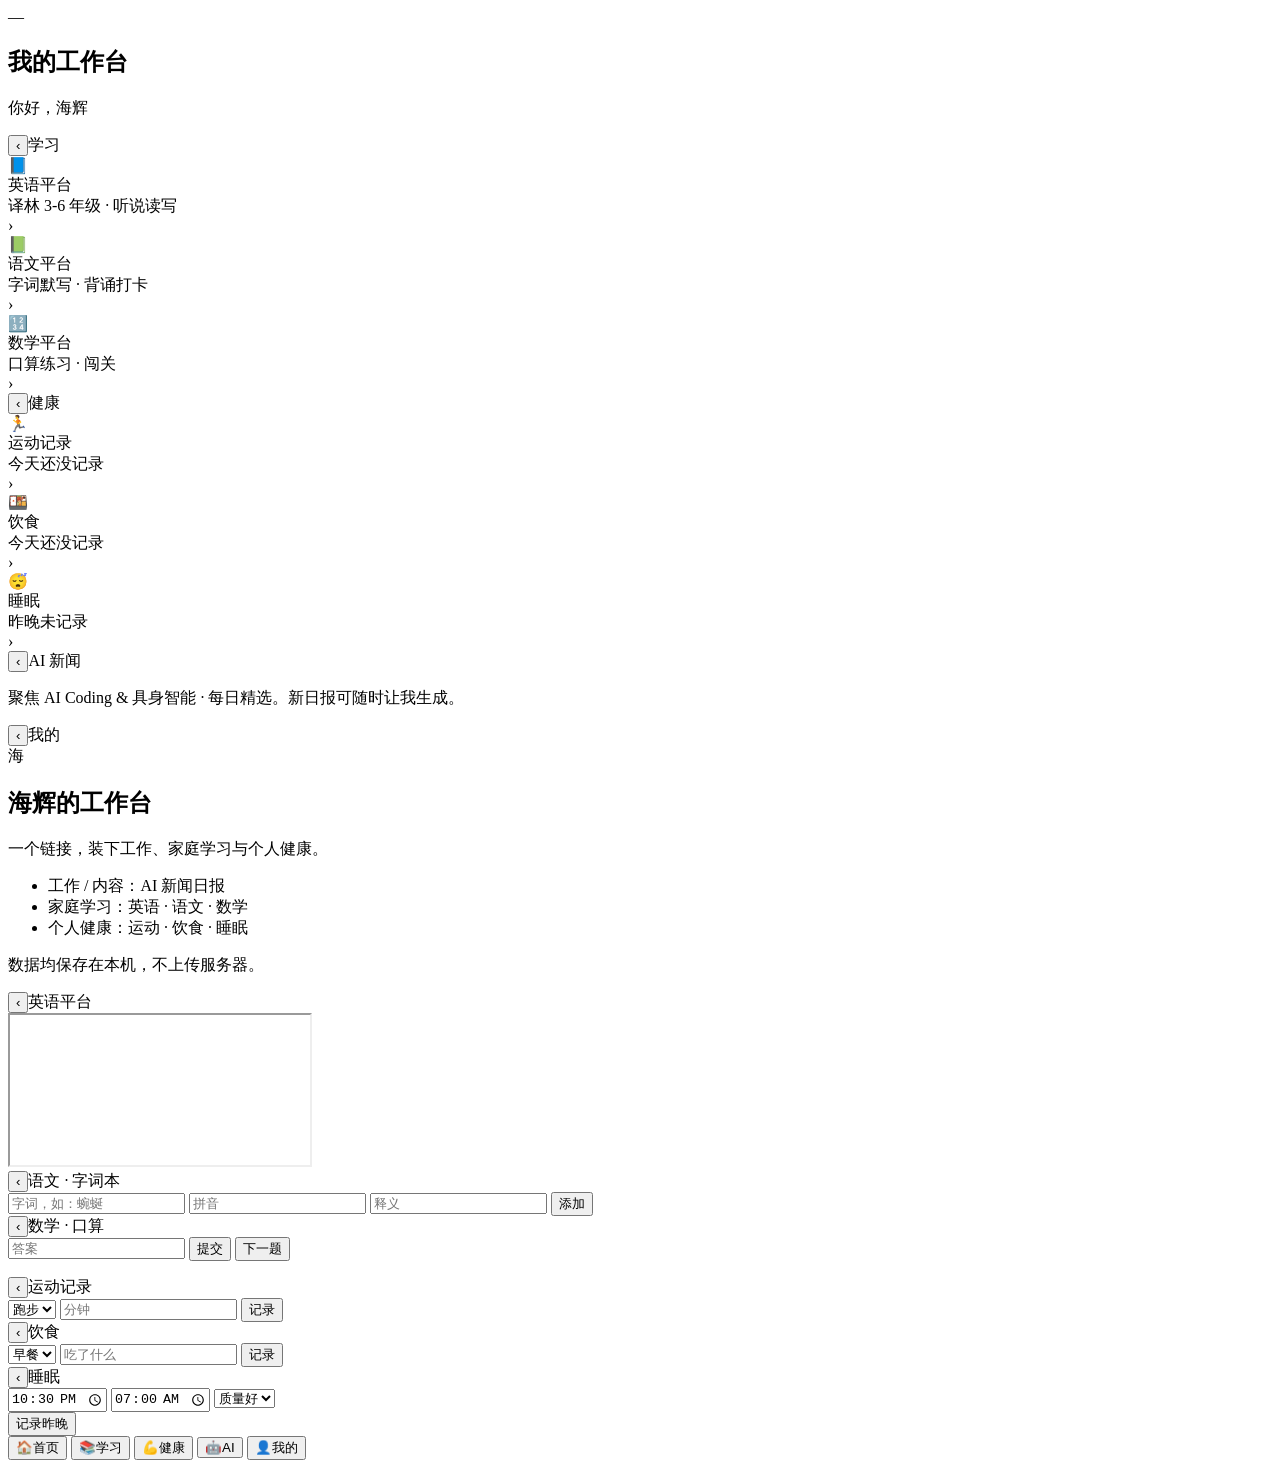
==== index.html @ 8f1d8030 "deploy index.html" ====
<!DOCTYPE html>
<html lang="zh-CN">
<head>
<meta charset="UTF-8">
<meta name="viewport" content="width=device-width, initial-scale=1.0, viewport-fit=cover">
<title>我的工作台</title>
<link rel="manifest" href="manifest.webmanifest">
<link rel="apple-touch-icon" href="icon-192.png">
<link rel="stylesheet" href="assets/style.css">
</head>
<body>
<div id="app">

  <!-- 首页 -->
  <section class="page active" id="page-home">
    <div class="hero">
      <div class="hero-date" id="heroDate">—</div>
      <h1 class="hero-title">我的工作台</h1>
      <p class="hero-sub" id="heroHello">你好，海辉</p>
    </div>
    <div class="zone-grid" id="zoneGrid"></div>
  </section>

  <!-- 学习 -->
  <section class="page" id="page-learn">
    <div class="topbar"><button class="back" data-go="page-home">‹</button><span>学习</span></div>
    <div class="card-list">
      <div class="module-card" data-accent="green" data-go="page-english"><span class="mc-ico">📘</span><div><div class="mc-title">英语平台</div><div class="mc-sub">译林 3-6 年级 · 听说读写</div></div><span class="mc-arrow">›</span></div>
      <div class="module-card" data-accent="blue" data-go="page-chinese"><span class="mc-ico">📗</span><div><div class="mc-title">语文平台</div><div class="mc-sub">字词默写 · 背诵打卡</div></div><span class="mc-arrow">›</span></div>
      <div class="module-card" data-accent="amber" data-go="page-math"><span class="mc-ico">🔢</span><div><div class="mc-title">数学平台</div><div class="mc-sub">口算练习 · 闯关</div></div><span class="mc-arrow">›</span></div>
    </div>
  </section>

  <!-- 健康 -->
  <section class="page" id="page-health">
    <div class="topbar"><button class="back" data-go="page-home">‹</button><span>健康</span></div>
    <div class="card-list">
      <div class="module-card" data-accent="teal" data-go="page-exercise"><span class="mc-ico">🏃</span><div><div class="mc-title">运动记录</div><div class="mc-sub" id="exSummary">今天还没记录</div></div><span class="mc-arrow">›</span></div>
      <div class="module-card" data-accent="coral" data-go="page-diet"><span class="mc-ico">🍱</span><div><div class="mc-title">饮食</div><div class="mc-sub" id="dietSummary">今天还没记录</div></div><span class="mc-arrow">›</span></div>
      <div class="module-card" data-accent="indigo" data-go="page-sleep"><span class="mc-ico">😴</span><div><div class="mc-title">睡眠</div><div class="mc-sub" id="sleepSummary">昨晚未记录</div></div><span class="mc-arrow">›</span></div>
    </div>
  </section>

  <!-- AI 新闻 -->
  <section class="page" id="page-ai">
    <div class="topbar"><button class="back" data-go="page-home">‹</button><span>AI 新闻</span></div>
    <div class="card-list" id="aiList"></div>
    <p class="hint">聚焦 AI Coding &amp; 具身智能 · 每日精选。新日报可随时让我生成。</p>
  </section>

  <!-- 我的 -->
  <section class="page" id="page-about">
    <div class="topbar"><button class="back" data-go="page-home">‹</button><span>我的</span></div>
    <div class="about">
      <div class="about-avatar">海</div>
      <h2>海辉的工作台</h2>
      <p class="muted">一个链接，装下工作、家庭学习与个人健康。</p>
      <ul class="about-list">
        <li>工作 / 内容：AI 新闻日报</li>
        <li>家庭学习：英语 · 语文 · 数学</li>
        <li>个人健康：运动 · 饮食 · 睡眠</li>
      </ul>
      <p class="muted small">数据均保存在本机，不上传服务器。</p>
    </div>
  </section>

  <!-- 英语（嵌入） -->
  <section class="page" id="page-english">
    <div class="topbar"><button class="back" data-go="page-learn">‹</button><span>英语平台</span></div>
    <iframe id="englishFrame" class="embed" src="https://guoguo2009.github.io/english-desk/" title="英语平台"></iframe>
  </section>

  <!-- 语文 -->
  <section class="page" id="page-chinese">
    <div class="topbar"><button class="back" data-go="page-learn">‹</button><span>语文 · 字词本</span></div>
    <div class="form-row">
      <input id="cnWord" placeholder="字词，如：蜿蜒">
      <input id="cnPy" placeholder="拼音">
      <input id="cnMean" placeholder="释义">
      <button class="btn-primary" id="cnAdd">添加</button>
    </div>
    <div class="card-list" id="cnList"></div>
  </section>

  <!-- 数学 -->
  <section class="page" id="page-math">
    <div class="topbar"><button class="back" data-go="page-learn">‹</button><span>数学 · 口算</span></div>
    <div class="quiz" id="quizBox"></div>
    <div class="form-row">
      <input id="mathAns" placeholder="答案" inputmode="numeric">
      <button class="btn-primary" id="mathCheck">提交</button>
      <button class="btn-ghost" id="mathNext">下一题</button>
    </div>
    <p class="hint" id="mathResult"></p>
  </section>

  <!-- 运动 -->
  <section class="page" id="page-exercise">
    <div class="topbar"><button class="back" data-go="page-health">‹</button><span>运动记录</span></div>
    <div class="form-row">
      <select id="exType"><option>跑步</option><option>步行</option><option>骑行</option><option>力量</option><option>球类</option><option>其他</option></select>
      <input id="exMin" type="number" placeholder="分钟" inputmode="numeric">
      <button class="btn-primary" id="exAdd">记录</button>
    </div>
    <div class="card-list" id="exList"></div>
  </section>

  <!-- 饮食 -->
  <section class="page" id="page-diet">
    <div class="topbar"><button class="back" data-go="page-health">‹</button><span>饮食</span></div>
    <div class="form-row">
      <select id="dietMeal"><option>早餐</option><option>午餐</option><option>晚餐</option><option>加餐</option></select>
      <input id="dietFood" placeholder="吃了什么">
      <button class="btn-primary" id="dietAdd">记录</button>
    </div>
    <div class="card-list" id="dietList"></div>
  </section>

  <!-- 睡眠 -->
  <section class="page" id="page-sleep">
    <div class="topbar"><button class="back" data-go="page-health">‹</button><span>睡眠</span></div>
    <div class="form-row">
      <input id="slBed" type="time" value="22:30">
      <input id="slWake" type="time" value="07:00">
      <select id="slQuality"><option value="5">质量好</option><option value="4">较好</option><option value="3">一般</option><option value="2">偏差</option><option value="1">很差</option></select>
    </div>
    <div class="form-row">
      <button class="btn-primary" id="slAdd">记录昨晚</button>
    </div>
    <div class="card-list" id="slList"></div>
  </section>

  <!-- 底部导航 -->
  <nav class="tabbar">
    <button class="tab active" data-go="page-home"><span>🏠</span>首页</button>
    <button class="tab" data-go="page-learn"><span>📚</span>学习</button>
    <button class="tab" data-go="page-health"><span>💪</span>健康</button>
    <button class="tab" data-go="page-ai"><span>🤖</span>AI</button>
    <button class="tab" data-go="page-about"><span>👤</span>我的</button>
  </nav>

  <div id="installBar" class="install-bar" hidden>
    <span>添加到主屏幕，随时打开</span>
    <button id="installBtn">安装</button>
    <button id="installClose">✕</button>
  </div>
</div>
<script src="assets/app.js"></script>
</body>
</html>
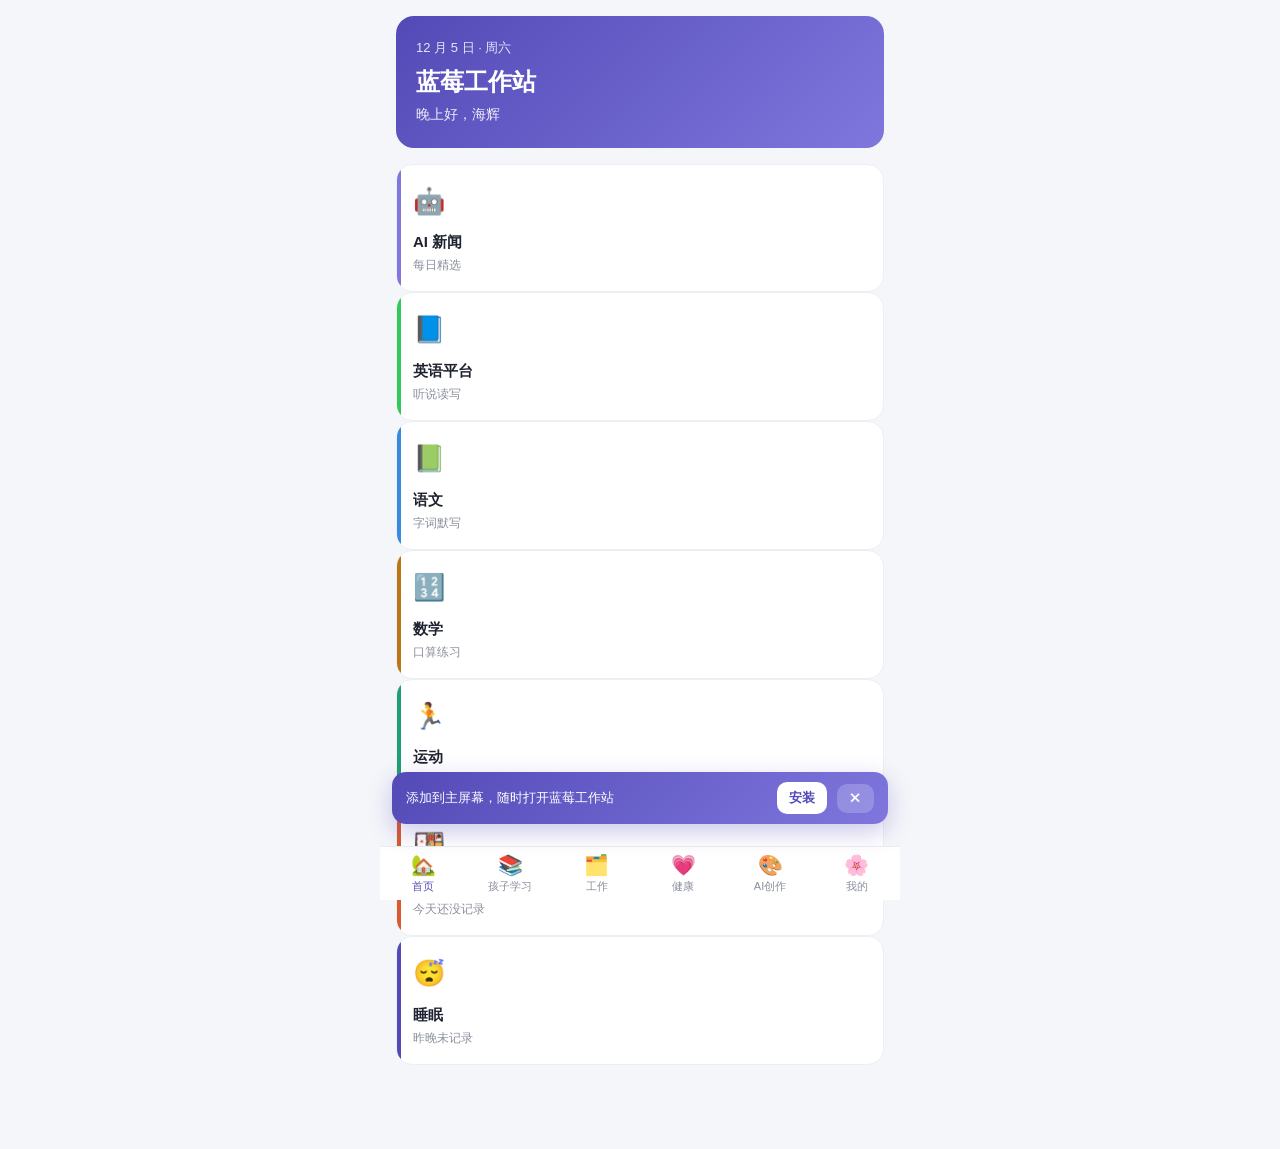
==== commit c106248b: "update index.html" ====
--- a/index.html
+++ b/index.html
@@ -3,7 +3,7 @@
 <head>
 <meta charset="UTF-8">
 <meta name="viewport" content="width=device-width, initial-scale=1.0, viewport-fit=cover">
-<title>我的工作台</title>
+<title>蓝莓工作站</title>
 <link rel="manifest" href="manifest.webmanifest">
 <link rel="apple-touch-icon" href="icon-192.png">
 <link rel="stylesheet" href="assets/style.css">
@@ -15,20 +15,30 @@
   <section class="page active" id="page-home">
     <div class="hero">
       <div class="hero-date" id="heroDate">—</div>
-      <h1 class="hero-title">我的工作台</h1>
+      <h1 class="hero-title">蓝莓工作站</h1>
       <p class="hero-sub" id="heroHello">你好，海辉</p>
     </div>
-    <div class="zone-grid" id="zoneGrid"></div>
+    <div class="zone-wrap" id="zoneGrid"></div>
   </section>
 
-  <!-- 学习 -->
+  <!-- 孩子学习 -->
   <section class="page" id="page-learn">
-    <div class="topbar"><button class="back" data-go="page-home">‹</button><span>学习</span></div>
+    <div class="topbar"><button class="back" data-go="page-home">‹</button><span>孩子学习</span></div>
     <div class="card-list">
       <div class="module-card" data-accent="green" data-go="page-english"><span class="mc-ico">📘</span><div><div class="mc-title">英语平台</div><div class="mc-sub">译林 3-6 年级 · 听说读写</div></div><span class="mc-arrow">›</span></div>
       <div class="module-card" data-accent="blue" data-go="page-chinese"><span class="mc-ico">📗</span><div><div class="mc-title">语文平台</div><div class="mc-sub">字词默写 · 背诵打卡</div></div><span class="mc-arrow">›</span></div>
       <div class="module-card" data-accent="amber" data-go="page-math"><span class="mc-ico">🔢</span><div><div class="mc-title">数学平台</div><div class="mc-sub">口算练习 · 闯关</div></div><span class="mc-arrow">›</span></div>
     </div>
+  </section>
+
+  <!-- 工作 -->
+  <section class="page" id="page-work">
+    <div class="topbar"><button class="back" data-go="page-home">‹</button><span>工作</span></div>
+    <div class="form-row">
+      <input id="wkTask" placeholder="今天想完成的一件事…">
+      <button class="btn-primary" id="wkAdd">添加</button>
+    </div>
+    <div class="card-list" id="wkList"></div>
   </section>
 
   <!-- 健康 -->
@@ -41,11 +51,11 @@
     </div>
   </section>
 
-  <!-- AI 新闻 -->
+  <!-- AI 创作 -->
   <section class="page" id="page-ai">
-    <div class="topbar"><button class="back" data-go="page-home">‹</button><span>AI 新闻</span></div>
+    <div class="topbar"><button class="back" data-go="page-home">‹</button><span>AI 创作</span></div>
     <div class="card-list" id="aiList"></div>
-    <p class="hint">聚焦 AI Coding &amp; 具身智能 · 每日精选。新日报可随时让我生成。</p>
+    <p class="hint">聚焦 AI Coding &amp; 具身智能 · 每日精选创作灵感。新日报随时可生成。</p>
   </section>
 
   <!-- 我的 -->
@@ -53,11 +63,11 @@
     <div class="topbar"><button class="back" data-go="page-home">‹</button><span>我的</span></div>
     <div class="about">
       <div class="about-avatar">海</div>
-      <h2>海辉的工作台</h2>
+      <h2>海辉的蓝莓工作站</h2>
       <p class="muted">一个链接，装下工作、家庭学习与个人健康。</p>
       <ul class="about-list">
-        <li>工作 / 内容：AI 新闻日报</li>
-        <li>家庭学习：英语 · 语文 · 数学</li>
+        <li>创作 / 工作：AI 创作日报 · 待办清单</li>
+        <li>家庭学习：英语 · 语文 · 数学（孩子学习）</li>
         <li>个人健康：运动 · 饮食 · 睡眠</li>
       </ul>
       <p class="muted small">数据均保存在本机，不上传服务器。</p>
@@ -132,15 +142,16 @@
 
   <!-- 底部导航 -->
   <nav class="tabbar">
-    <button class="tab active" data-go="page-home"><span>🏠</span>首页</button>
-    <button class="tab" data-go="page-learn"><span>📚</span>学习</button>
-    <button class="tab" data-go="page-health"><span>💪</span>健康</button>
-    <button class="tab" data-go="page-ai"><span>🤖</span>AI</button>
-    <button class="tab" data-go="page-about"><span>👤</span>我的</button>
+    <button class="tab active" data-go="page-home"><span>🏡</span>首页</button>
+    <button class="tab" data-go="page-learn"><span>📚</span>孩子学习</button>
+    <button class="tab" data-go="page-work"><span>🗂️</span>工作</button>
+    <button class="tab" data-go="page-health"><span>💗</span>健康</button>
+    <button class="tab" data-go="page-ai"><span>🎨</span>AI创作</button>
+    <button class="tab" data-go="page-about"><span>🌸</span>我的</button>
   </nav>
 
   <div id="installBar" class="install-bar" hidden>
-    <span>添加到主屏幕，随时打开</span>
+    <span>添加到主屏幕，随时打开蓝莓工作站</span>
     <button id="installBtn">安装</button>
     <button id="installClose">✕</button>
   </div>
--- a/assets/style.css
+++ b/assets/style.css
@@ -0,0 +1,85 @@
+* { margin: 0; padding: 0; box-sizing: border-box; -webkit-tap-highlight-color: transparent; }
+:root {
+  --indigo:#534AB7; --purple:#7F77DD; --green:#34c759; --blue:#378ADD;
+  --amber:#BA7517; --teal:#1D9E75; --coral:#D85A30;
+  --bg:#f5f6fa; --card:#ffffff; --text:#1f2230; --muted:#8a8f9c; --line:#eceef3;
+}
+body {
+  font-family: -apple-system, BlinkMacSystemFont, "Segoe UI", "PingFang SC", "Microsoft YaHei", sans-serif;
+  background: var(--bg); color: var(--text); line-height: 1.6;
+  padding-bottom: 76px;
+}
+#app { max-width: 520px; margin: 0 auto; min-height: 100vh; }
+.page { display: none; padding: 16px 16px 8px; }
+.page.active { display: block; }
+
+/* hero */
+.hero { background: linear-gradient(135deg,#534AB7,#7F77DD); color:#fff; border-radius: 18px; padding: 22px 20px; margin-bottom: 16px; }
+.hero-date { font-size: 13px; opacity: .85; }
+.hero-title { font-size: 24px; font-weight: 700; margin: 4px 0 2px; }
+.hero-sub { font-size: 14px; opacity: .9; }
+
+/* zone grid */
+.zone-grid { display: grid; grid-template-columns: 1fr 1fr; gap: 12px; }
+.zone-card { background: var(--card); border-radius: 16px; padding: 16px; border: 1px solid var(--line); position: relative; overflow: hidden; }
+.zone-card .zc-ico { font-size: 26px; }
+.zone-card .zc-title { font-size: 15px; font-weight: 600; margin-top: 8px; }
+.zone-card .zc-sub { font-size: 12px; color: var(--muted); margin-top: 2px; }
+.zone-card .zc-bar { position: absolute; left: 0; top: 0; bottom: 0; width: 4px; }
+
+/* topbar */
+.topbar { display: flex; align-items: center; gap: 10px; padding: 6px 0 14px; font-size: 18px; font-weight: 600; }
+.back { background: none; border: none; font-size: 26px; color: var(--indigo); cursor: pointer; line-height: 1; padding: 0 4px; }
+
+/* module cards */
+.card-list { display: flex; flex-direction: column; gap: 12px; }
+.module-card { background: var(--card); border-radius: 16px; padding: 16px; display: flex; align-items: center; gap: 14px; border: 1px solid var(--line); cursor: pointer; }
+.module-card:active { transform: scale(.99); }
+.mc-ico { font-size: 28px; }
+.module-card > div:nth-child(2) { flex: 1; }
+.mc-title { font-size: 16px; font-weight: 600; }
+.mc-sub { font-size: 13px; color: var(--muted); }
+.mc-arrow { color: var(--muted); font-size: 20px; }
+
+/* forms */
+.form-row { display: flex; gap: 8px; margin-bottom: 12px; flex-wrap: wrap; }
+.form-row input, .form-row select { flex: 1; min-width: 90px; padding: 11px 12px; border: 1px solid var(--line); border-radius: 12px; font-size: 14px; background: #fff; }
+.btn-primary { background: linear-gradient(135deg,#534AB7,#7F77DD); color: #fff; border: none; border-radius: 12px; padding: 11px 18px; font-size: 14px; font-weight: 600; cursor: pointer; }
+.btn-ghost { background: #fff; border: 1px solid var(--line); border-radius: 12px; padding: 11px 16px; font-size: 14px; cursor: pointer; }
+.hint { font-size: 12px; color: var(--muted); margin-top: 10px; }
+
+/* lists */
+.rec { background:#fff; border:1px solid var(--line); border-radius: 12px; padding: 12px 14px; display:flex; justify-content: space-between; align-items:center; gap: 10px; }
+.rec .rec-main { font-size: 14px; }
+.rec .rec-sub { font-size: 12px; color: var(--muted); }
+.rec .rec-del { color: #c0392b; background:none; border:none; font-size: 13px; cursor: pointer; }
+
+/* quiz */
+.quiz { background:#fff; border:1px solid var(--line); border-radius: 16px; padding: 22px; text-align:center; margin-bottom: 12px; }
+.quiz .q { font-size: 30px; font-weight: 700; margin-bottom: 6px; }
+.quiz .qs { font-size: 13px; color: var(--muted); }
+
+/* embed */
+.embed { width: 100%; height: calc(100vh - 120px); border: none; border-radius: 12px; background:#fff; }
+
+/* about */
+.about { text-align:center; padding: 20px 10px; }
+.about-avatar { width: 64px; height: 64px; border-radius: 50%; background: linear-gradient(135deg,#534AB7,#7F77DD); color:#fff; font-size: 26px; display:flex; align-items:center; justify-content:center; margin: 0 auto 12px; }
+.about h2 { font-size: 20px; }
+.about .muted { color: var(--muted); font-size: 14px; }
+.about .small { font-size: 12px; margin-top: 16px; }
+.about-list { list-style: none; text-align: left; max-width: 280px; margin: 18px auto; }
+.about-list li { padding: 10px 0; border-bottom: 1px solid var(--line); font-size: 14px; }
+
+/* tabbar */
+.tabbar { position: fixed; bottom: 0; left: 50%; transform: translateX(-50%); width: 100%; max-width: 520px; display: flex; background: #fff; border-top: 1px solid var(--line); padding: 6px 0 calc(6px + env(safe-area-inset-bottom)); z-index: 50; }
+.tab { flex: 1; background: none; border: none; color: var(--muted); font-size: 11px; cursor: pointer; display: flex; flex-direction: column; align-items: center; gap: 2px; }
+.tab span { font-size: 20px; }
+.tab.active { color: var(--indigo); }
+
+/* install bar */
+.install-bar { position: fixed; bottom: 76px; left: 50%; transform: translateX(-50%); width: calc(100% - 24px); max-width: 496px; background: linear-gradient(135deg,#534AB7,#7F77DD); color:#fff; border-radius: 14px; padding: 10px 14px; display: flex; align-items: center; gap: 10px; font-size: 13px; z-index: 60; box-shadow: 0 8px 24px rgba(83,74,183,.3); }
+.install-bar span { flex: 1; }
+.install-bar button { border: none; border-radius: 10px; padding: 7px 12px; font-size: 13px; cursor: pointer; }
+#installBtn { background:#fff; color: var(--indigo); font-weight: 600; }
+#installClose { background: rgba(255,255,255,.2); color:#fff; }
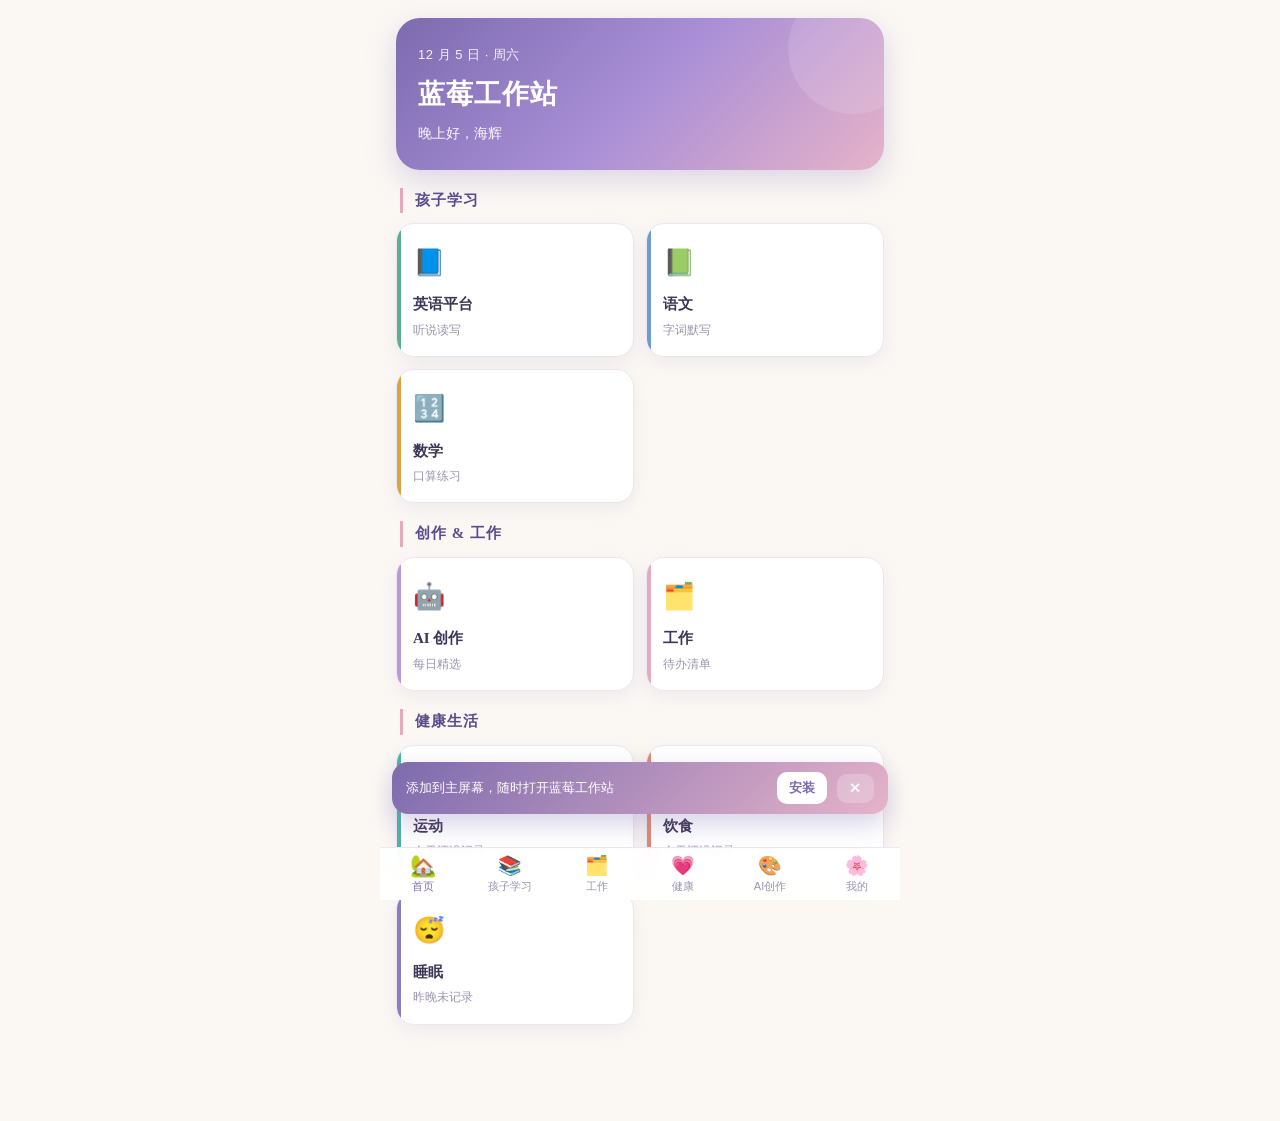
==== commit c9df66e8: "update index.html" ====
--- a/index.html
+++ b/index.html
@@ -16,7 +16,7 @@
     <div class="hero">
       <div class="hero-date" id="heroDate">—</div>
       <h1 class="hero-title">蓝莓工作站</h1>
-      <p class="hero-sub" id="heroHello">你好，海辉</p>
+      <p class="hero-sub" id="heroHello">你好，蓝莓</p>
     </div>
     <div class="zone-wrap" id="zoneGrid"></div>
   </section>
@@ -62,8 +62,8 @@
   <section class="page" id="page-about">
     <div class="topbar"><button class="back" data-go="page-home">‹</button><span>我的</span></div>
     <div class="about">
-      <div class="about-avatar">海</div>
-      <h2>海辉的蓝莓工作站</h2>
+      <div class="about-avatar">蓝</div>
+      <h2>蓝莓工作站</h2>
       <p class="muted">一个链接，装下工作、家庭学习与个人健康。</p>
       <ul class="about-list">
         <li>创作 / 工作：AI 创作日报 · 待办清单</li>
--- a/assets/style.css
+++ b/assets/style.css
@@ -1,85 +1,100 @@
 * { margin: 0; padding: 0; box-sizing: border-box; -webkit-tap-highlight-color: transparent; }
 :root {
-  --indigo:#534AB7; --purple:#7F77DD; --green:#34c759; --blue:#378ADD;
-  --amber:#BA7517; --teal:#1D9E75; --coral:#D85A30;
-  --bg:#f5f6fa; --card:#ffffff; --text:#1f2230; --muted:#8a8f9c; --line:#eceef3;
+  --berry:#7C6BAE; --berry-deep:#5B4B8C; --berry-light:#B59AD9;
+  --blush:#E6A9BE; --blush-soft:#F3D6E0;
+  --green:#5BAE8E; --blue:#6E9BD6; --amber:#D9A441;
+  --teal:#4FB3A3; --coral:#E08A6E; --indigo:#8E7CC3;
+  --cream:#FBF8F4; --card:#FFFFFF;
+  --text:#3D3656; --muted:#9A93AD; --line:#ECE6F0;
+  --serif:"Songti SC","STSong","Noto Serif SC",serif;
+  --shadow:0 6px 20px rgba(124,107,174,.10);
 }
 body {
-  font-family: -apple-system, BlinkMacSystemFont, "Segoe UI", "PingFang SC", "Microsoft YaHei", sans-serif;
-  background: var(--bg); color: var(--text); line-height: 1.6;
-  padding-bottom: 76px;
+  font-family:-apple-system,BlinkMacSystemFont,"PingFang SC","Microsoft YaHei",sans-serif;
+  background:var(--cream); color:var(--text); line-height:1.7;
+  padding-bottom:86px;
 }
 #app { max-width: 520px; margin: 0 auto; min-height: 100vh; }
-.page { display: none; padding: 16px 16px 8px; }
+.page { display: none; padding: 18px 16px 10px; }
 .page.active { display: block; }
 
 /* hero */
-.hero { background: linear-gradient(135deg,#534AB7,#7F77DD); color:#fff; border-radius: 18px; padding: 22px 20px; margin-bottom: 16px; }
-.hero-date { font-size: 13px; opacity: .85; }
-.hero-title { font-size: 24px; font-weight: 700; margin: 4px 0 2px; }
-.hero-sub { font-size: 14px; opacity: .9; }
+.hero {
+  background:linear-gradient(135deg,#7C6BAE 0%,#A98FD6 50%,#E6B3C9 100%);
+  color:#fff; border-radius:24px; padding:26px 22px 24px; margin-bottom:18px;
+  box-shadow:0 10px 30px rgba(124,107,174,.25); position:relative; overflow:hidden;
+}
+.hero::after { content:""; position:absolute; right:-34px; top:-34px; width:130px; height:130px; border-radius:50%; background:rgba(255,255,255,.12); }
+.hero-date { font-size:13px; opacity:.9; letter-spacing:.5px; }
+.hero-title { font-family:var(--serif); font-size:27px; font-weight:700; margin:6px 0 4px; letter-spacing:1px; }
+.hero-sub { font-size:14px; opacity:.95; }
 
-/* zone grid */
-.zone-grid { display: grid; grid-template-columns: 1fr 1fr; gap: 12px; }
-.zone-card { background: var(--card); border-radius: 16px; padding: 16px; border: 1px solid var(--line); position: relative; overflow: hidden; }
-.zone-card .zc-ico { font-size: 26px; }
-.zone-card .zc-title { font-size: 15px; font-weight: 600; margin-top: 8px; }
-.zone-card .zc-sub { font-size: 12px; color: var(--muted); margin-top: 2px; }
-.zone-card .zc-bar { position: absolute; left: 0; top: 0; bottom: 0; width: 4px; }
+/* zone groups */
+.zone-head { font-family:var(--serif); font-size:15px; font-weight:600; color:var(--berry-deep); margin:18px 4px 10px; padding-left:12px; border-left:3px solid var(--blush); letter-spacing:1px; }
+.zone-grid { display:grid; grid-template-columns:1fr 1fr; gap:12px; }
+.zone-card { background:var(--card); border-radius:18px; padding:16px; border:1px solid var(--line); position:relative; overflow:hidden; box-shadow:var(--shadow); }
+.zone-card:active { transform:scale(.985); }
+.zone-card .zc-ico { font-size:26px; }
+.zone-card .zc-title { font-family:var(--serif); font-size:15px; font-weight:600; margin-top:8px; color:var(--text); }
+.zone-card .zc-sub { font-size:12px; color:var(--muted); margin-top:2px; }
+.zone-card .zc-bar { position:absolute; left:0; top:0; bottom:0; width:4px; }
 
 /* topbar */
-.topbar { display: flex; align-items: center; gap: 10px; padding: 6px 0 14px; font-size: 18px; font-weight: 600; }
-.back { background: none; border: none; font-size: 26px; color: var(--indigo); cursor: pointer; line-height: 1; padding: 0 4px; }
+.topbar { display:flex; align-items:center; gap:10px; padding:6px 0 16px; font-family:var(--serif); font-size:19px; font-weight:600; color:var(--berry-deep); }
+.back { background:none; border:none; font-size:26px; color:var(--berry); cursor:pointer; line-height:1; padding:0 4px; }
 
 /* module cards */
-.card-list { display: flex; flex-direction: column; gap: 12px; }
-.module-card { background: var(--card); border-radius: 16px; padding: 16px; display: flex; align-items: center; gap: 14px; border: 1px solid var(--line); cursor: pointer; }
-.module-card:active { transform: scale(.99); }
-.mc-ico { font-size: 28px; }
-.module-card > div:nth-child(2) { flex: 1; }
-.mc-title { font-size: 16px; font-weight: 600; }
-.mc-sub { font-size: 13px; color: var(--muted); }
-.mc-arrow { color: var(--muted); font-size: 20px; }
+.card-list { display:flex; flex-direction:column; gap:12px; }
+.module-card { background:var(--card); border-radius:18px; padding:16px; display:flex; align-items:center; gap:14px; border:1px solid var(--line); cursor:pointer; box-shadow:var(--shadow); }
+.module-card:active { transform:scale(.99); }
+.mc-ico { font-size:28px; }
+.module-card > div:nth-child(2) { flex:1; }
+.mc-title { font-family:var(--serif); font-size:16px; font-weight:600; }
+.mc-sub { font-size:13px; color:var(--muted); }
+.mc-arrow { color:var(--muted); font-size:20px; }
 
 /* forms */
-.form-row { display: flex; gap: 8px; margin-bottom: 12px; flex-wrap: wrap; }
-.form-row input, .form-row select { flex: 1; min-width: 90px; padding: 11px 12px; border: 1px solid var(--line); border-radius: 12px; font-size: 14px; background: #fff; }
-.btn-primary { background: linear-gradient(135deg,#534AB7,#7F77DD); color: #fff; border: none; border-radius: 12px; padding: 11px 18px; font-size: 14px; font-weight: 600; cursor: pointer; }
-.btn-ghost { background: #fff; border: 1px solid var(--line); border-radius: 12px; padding: 11px 16px; font-size: 14px; cursor: pointer; }
-.hint { font-size: 12px; color: var(--muted); margin-top: 10px; }
+.form-row { display:flex; gap:8px; margin-bottom:12px; flex-wrap:wrap; }
+.form-row input, .form-row select { flex:1; min-width:90px; padding:11px 12px; border:1px solid var(--line); border-radius:14px; font-size:14px; background:#fff; color:var(--text); }
+.form-row input:focus, .form-row select:focus { outline:none; border-color:var(--berry-light); box-shadow:0 0 0 3px var(--blush-soft); }
+.btn-primary { background:linear-gradient(135deg,#7C6BAE,#E6B3C9); color:#fff; border:none; border-radius:14px; padding:11px 18px; font-size:14px; font-weight:600; cursor:pointer; box-shadow:0 4px 14px rgba(124,107,174,.25); }
+.btn-ghost { background:#fff; border:1px solid var(--line); border-radius:14px; padding:11px 16px; font-size:14px; cursor:pointer; color:var(--text); }
+.hint { font-size:12px; color:var(--muted); margin-top:10px; }
 
 /* lists */
-.rec { background:#fff; border:1px solid var(--line); border-radius: 12px; padding: 12px 14px; display:flex; justify-content: space-between; align-items:center; gap: 10px; }
-.rec .rec-main { font-size: 14px; }
-.rec .rec-sub { font-size: 12px; color: var(--muted); }
-.rec .rec-del { color: #c0392b; background:none; border:none; font-size: 13px; cursor: pointer; }
+.rec { background:#fff; border:1px solid var(--line); border-radius:14px; padding:12px 14px; display:flex; justify-content:space-between; align-items:center; gap:10px; box-shadow:var(--shadow); }
+.rec .rec-main { font-size:14px; }
+.rec .rec-sub { font-size:12px; color:var(--muted); }
+.rec .rec-del { color:#C97B8E; background:none; border:none; font-size:13px; cursor:pointer; }
+.rec-done .rec-main { text-decoration:line-through; color:var(--muted); }
 
 /* quiz */
-.quiz { background:#fff; border:1px solid var(--line); border-radius: 16px; padding: 22px; text-align:center; margin-bottom: 12px; }
-.quiz .q { font-size: 30px; font-weight: 700; margin-bottom: 6px; }
-.quiz .qs { font-size: 13px; color: var(--muted); }
+.quiz { background:#fff; border:1px solid var(--line); border-radius:18px; padding:22px; text-align:center; margin-bottom:12px; box-shadow:var(--shadow); }
+.quiz .q { font-family:var(--serif); font-size:30px; font-weight:700; margin-bottom:6px; color:var(--berry-deep); }
+.quiz .qs { font-size:13px; color:var(--muted); }
 
 /* embed */
-.embed { width: 100%; height: calc(100vh - 120px); border: none; border-radius: 12px; background:#fff; }
+.embed { width:100%; height:calc(100vh - 120px); border:none; border-radius:14px; background:#fff; }
 
 /* about */
-.about { text-align:center; padding: 20px 10px; }
-.about-avatar { width: 64px; height: 64px; border-radius: 50%; background: linear-gradient(135deg,#534AB7,#7F77DD); color:#fff; font-size: 26px; display:flex; align-items:center; justify-content:center; margin: 0 auto 12px; }
-.about h2 { font-size: 20px; }
-.about .muted { color: var(--muted); font-size: 14px; }
-.about .small { font-size: 12px; margin-top: 16px; }
-.about-list { list-style: none; text-align: left; max-width: 280px; margin: 18px auto; }
-.about-list li { padding: 10px 0; border-bottom: 1px solid var(--line); font-size: 14px; }
+.about { text-align:center; padding:22px 10px; }
+.about-avatar { width:66px; height:66px; border-radius:50%; background:linear-gradient(135deg,#7C6BAE,#E6B3C9); color:#fff; font-size:26px; display:flex; align-items:center; justify-content:center; margin:0 auto 14px; box-shadow:0 6px 18px rgba(124,107,174,.3); }
+.about h2 { font-family:var(--serif); font-size:21px; color:var(--berry-deep); letter-spacing:1px; }
+.about .muted { color:var(--muted); font-size:14px; }
+.about .small { font-size:12px; margin-top:16px; }
+.about-list { list-style:none; text-align:left; max-width:300px; margin:18px auto; }
+.about-list li { padding:11px 0; border-bottom:1px solid var(--line); font-size:14px; color:var(--text); }
 
 /* tabbar */
-.tabbar { position: fixed; bottom: 0; left: 50%; transform: translateX(-50%); width: 100%; max-width: 520px; display: flex; background: #fff; border-top: 1px solid var(--line); padding: 6px 0 calc(6px + env(safe-area-inset-bottom)); z-index: 50; }
-.tab { flex: 1; background: none; border: none; color: var(--muted); font-size: 11px; cursor: pointer; display: flex; flex-direction: column; align-items: center; gap: 2px; }
-.tab span { font-size: 20px; }
-.tab.active { color: var(--indigo); }
+.tabbar { position:fixed; bottom:0; left:50%; transform:translateX(-50%); width:100%; max-width:520px; display:flex; background:rgba(255,255,255,.92); backdrop-filter:blur(8px); -webkit-backdrop-filter:blur(8px); border-top:1px solid var(--line); padding:6px 0 calc(6px + env(safe-area-inset-bottom)); z-index:50; }
+.tab { flex:1; background:none; border:none; color:var(--muted); font-size:11px; cursor:pointer; display:flex; flex-direction:column; align-items:center; gap:2px; }
+.tab span { font-size:19px; }
+.tab.active { color:var(--berry); }
+.tab.active span { transform:scale(1.12); }
 
 /* install bar */
-.install-bar { position: fixed; bottom: 76px; left: 50%; transform: translateX(-50%); width: calc(100% - 24px); max-width: 496px; background: linear-gradient(135deg,#534AB7,#7F77DD); color:#fff; border-radius: 14px; padding: 10px 14px; display: flex; align-items: center; gap: 10px; font-size: 13px; z-index: 60; box-shadow: 0 8px 24px rgba(83,74,183,.3); }
-.install-bar span { flex: 1; }
-.install-bar button { border: none; border-radius: 10px; padding: 7px 12px; font-size: 13px; cursor: pointer; }
-#installBtn { background:#fff; color: var(--indigo); font-weight: 600; }
-#installClose { background: rgba(255,255,255,.2); color:#fff; }
+.install-bar { position:fixed; bottom:86px; left:50%; transform:translateX(-50%); width:calc(100% - 24px); max-width:496px; background:linear-gradient(135deg,#7C6BAE,#E6B3C9); color:#fff; border-radius:16px; padding:10px 14px; display:flex; align-items:center; gap:10px; font-size:13px; z-index:60; box-shadow:0 10px 26px rgba(124,107,174,.3); }
+.install-bar span { flex:1; }
+.install-bar button { border:none; border-radius:10px; padding:7px 12px; font-size:13px; cursor:pointer; }
+#installBtn { background:#fff; color:var(--berry); font-weight:600; }
+#installClose { background:rgba(255,255,255,.22); color:#fff; }
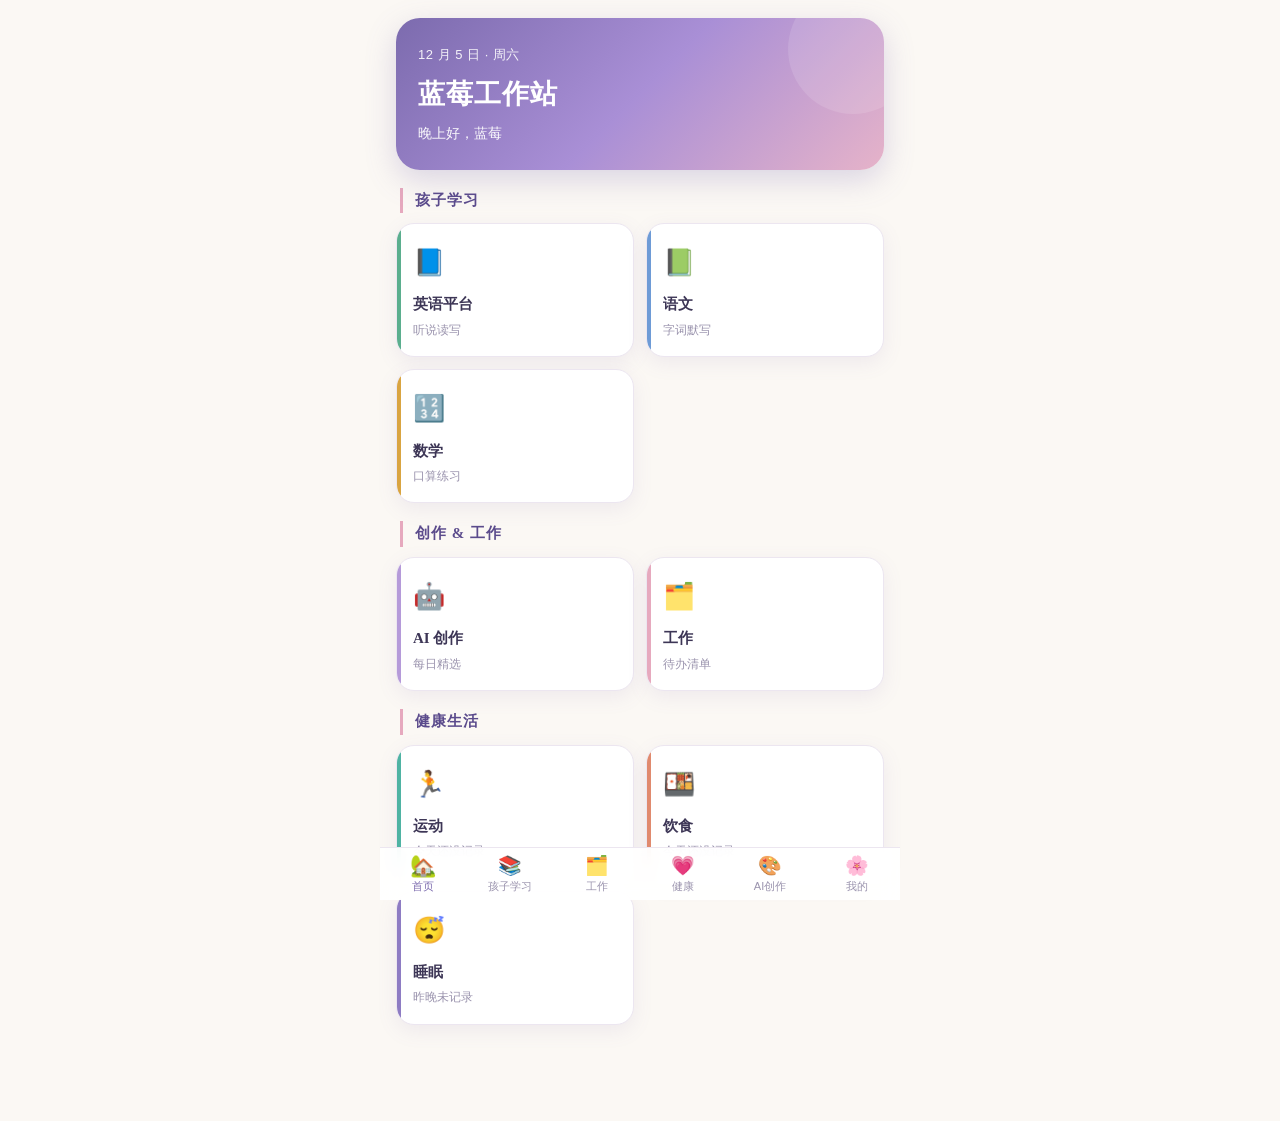
==== commit f90d9da4: "update index.html" ====
--- a/index.html
+++ b/index.html
@@ -6,7 +6,7 @@
 <title>蓝莓工作站</title>
 <link rel="manifest" href="manifest.webmanifest">
 <link rel="apple-touch-icon" href="icon-192.png">
-<link rel="stylesheet" href="assets/style.css">
+<link rel="stylesheet" href="assets/style.css?v=3">
 </head>
 <body>
 <div id="app">
@@ -156,6 +156,6 @@
     <button id="installClose">✕</button>
   </div>
 </div>
-<script src="assets/app.js"></script>
+<script src="assets/app.js?v=3"></script>
 </body>
 </html>
--- a/assets/style.css
+++ b/assets/style.css
@@ -96,5 +96,6 @@
 .install-bar { position:fixed; bottom:86px; left:50%; transform:translateX(-50%); width:calc(100% - 24px); max-width:496px; background:linear-gradient(135deg,#7C6BAE,#E6B3C9); color:#fff; border-radius:16px; padding:10px 14px; display:flex; align-items:center; gap:10px; font-size:13px; z-index:60; box-shadow:0 10px 26px rgba(124,107,174,.3); }
 .install-bar span { flex:1; }
 .install-bar button { border:none; border-radius:10px; padding:7px 12px; font-size:13px; cursor:pointer; }
+.install-bar[hidden] { display:none; }
 #installBtn { background:#fff; color:var(--berry); font-weight:600; }
 #installClose { background:rgba(255,255,255,.22); color:#fff; }
